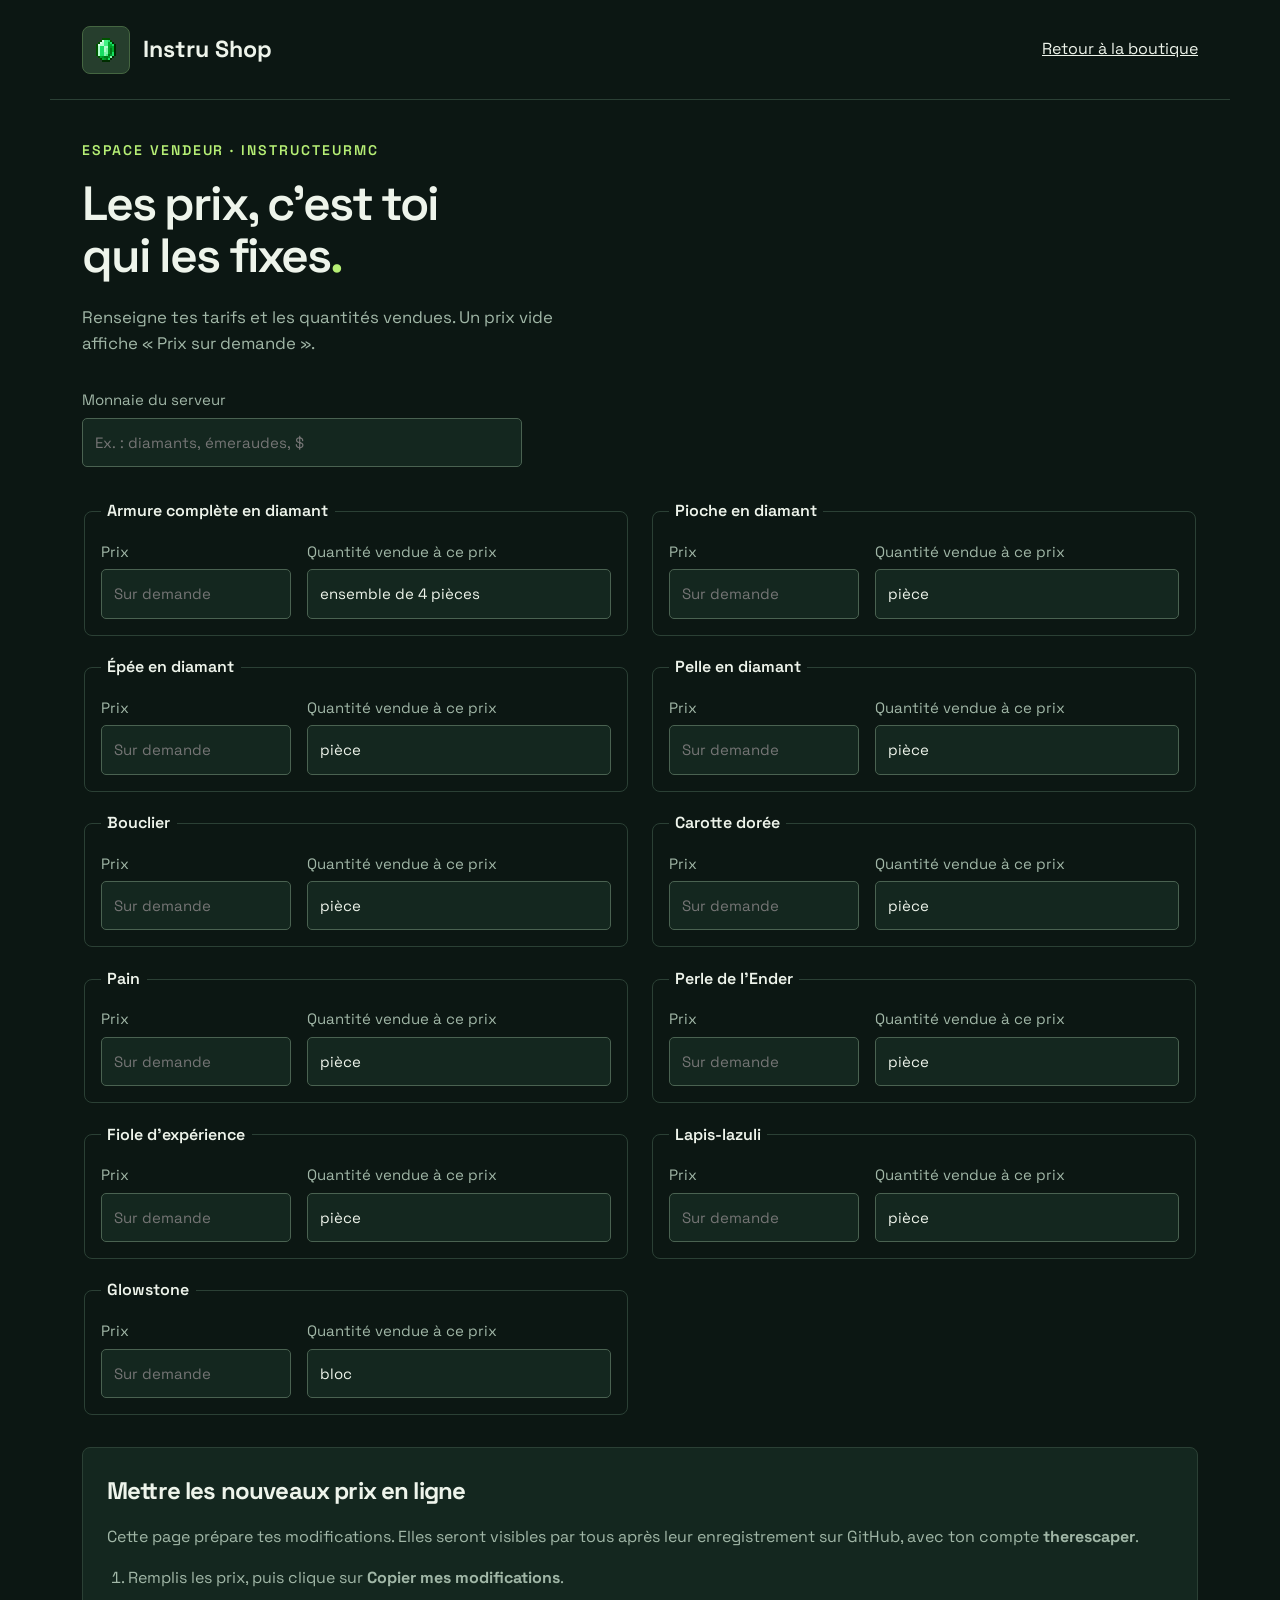
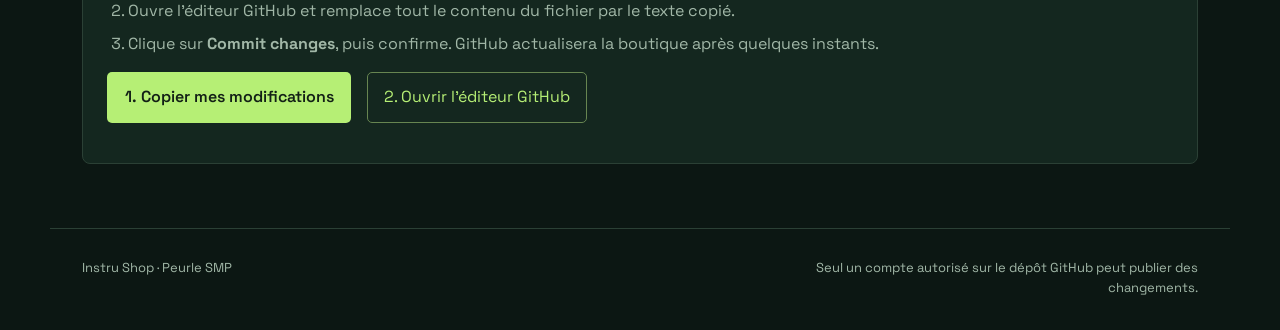
==== gestion.html @ 67f49a52 "Créer Instru Shop : catalogue, commandes Discord et gestion des prix" ====
<!doctype html>
<html lang="fr">
<head>
  <meta charset="UTF-8"><meta name="viewport" content="width=device-width, initial-scale=1">
  <meta name="robots" content="noindex"><meta name="theme-color" content="#10241e">
  <title>Gérer les prix — Instru Shop</title>
  <link rel="icon" href="[data-uri]"><link rel="stylesheet" href="./style.css">
  <script src="./images.js" defer></script><script src="./catalogue.js" defer></script><script src="./gestion.js" defer></script>
</head>
<body>
  <header class="site-header"><a class="brand" href="./"><span class="brand-icon"><img src="[data-uri]" width="32" height="32" alt=""></span>Instru Shop</a><a href="./">Retour à la boutique</a></header>
  <main class="management">
    <p class="eyebrow">ESPACE VENDEUR · INSTRUCTEURMC</p>
    <h1>Les prix, c’est toi<br>qui les fixes<span>.</span></h1>
    <p class="intro-copy">Renseigne tes tarifs et les quantités vendues. Un prix vide affiche « Prix sur demande ».</p>
    <form id="prices-form">
      <label class="currency-field">Monnaie du serveur<input id="currency" type="text" maxlength="40" placeholder="Ex. : diamants, émeraudes, $" autocomplete="off"></label>
      <div class="price-editor" id="price-editor"></div>
      <div class="publish-box">
        <h2>Mettre les nouveaux prix en ligne</h2>
        <p>Cette page prépare tes modifications. Elles seront visibles par tous après leur enregistrement sur GitHub, avec ton compte <strong>therescaper</strong>.</p>
        <ol>
          <li>Remplis les prix, puis clique sur <strong>Copier mes modifications</strong>.</li>
          <li>Ouvre l’éditeur GitHub et remplace tout le contenu du fichier par le texte copié.</li>
          <li>Clique sur <strong>Commit changes</strong>, puis confirme. GitHub actualisera la boutique après quelques instants.</li>
        </ol>
        <div class="publish-actions"><button class="primary-button" type="submit">1. Copier mes modifications</button><a class="secondary-button" href="https://github.com/therescaper/instru-shop/edit/main/catalogue.js" target="_blank" rel="noopener noreferrer">2. Ouvrir l’éditeur GitHub</a></div>
        <p id="editor-status" role="status" aria-live="polite"></p>
        <label id="export-label" hidden>Contenu à copier dans le fichier catalogue.js<textarea id="export-content" readonly spellcheck="false"></textarea></label>
      </div>
    </form>
  </main>
  <footer><span>Instru Shop · Peurle SMP</span><span>Seul un compte autorisé sur le dépôt GitHub peut publier des changements.</span></footer>
</body>
</html>
---- style.css ----
@import url('https://fonts.googleapis.com/css2?family=Space+Grotesk:wght@400;500;600;700&display=swap');
:root{color-scheme:dark;--bg:#0c1713;--panel:#14271f;--line:#2b4035;--text:#eef4eb;--muted:#a1b7a7;--accent:#b6ef75;font-family:'Space Grotesk',system-ui,sans-serif;font-size:16px}
*{box-sizing:border-box}body{margin:0;background:var(--bg);color:var(--text);line-height:1.55}a{color:inherit}button,textarea{font:inherit}button{cursor:pointer}button:disabled{cursor:default;opacity:.5}[hidden]{display:none!important}:focus-visible{outline:3px solid var(--accent);outline-offset:5px}.skip-link{position:absolute;top:-100px;left:1rem;background:var(--accent);color:var(--bg);padding:1rem;z-index:10}.skip-link:focus{top:1rem}.draft-note{background:#daeeb7;color:#22301c;text-align:center;padding:.55rem 1rem;font-size:.875rem;font-weight:500}.site-header,main,footer{max-width:1180px;margin:auto;padding-left:2rem;padding-right:2rem}.site-header{min-height:100px;display:flex;align-items:center;justify-content:space-between;border-bottom:1px solid var(--line);gap:1rem}.brand{font-weight:700;font-size:1.45rem;display:flex;align-items:center;gap:.8rem;text-decoration:none}.brand-icon{display:grid;place-items:center;width:48px;height:48px;background:#263e2d;border:1px solid #456641;border-radius:8px}.brand img,.product-image img{image-rendering:pixelated;object-fit:contain}.edition{font-size:.875rem;color:var(--muted);letter-spacing:.07em}.edition span{color:var(--accent);margin-left:.5rem}.intro{display:grid;grid-template-columns:1fr 280px;gap:3rem;align-items:center;padding:3.5rem 0}.eyebrow,.trade-label{font-size:.875rem;letter-spacing:.14em;font-weight:600;color:var(--accent);margin:0 0 1rem}h1{font-size:clamp(2.1rem,4.3vw,3.7rem);font-weight:600;line-height:1.1;letter-spacing:-.045em;margin:0}h1>span{color:var(--accent)}.intro-copy{max-width:530px;color:var(--muted);margin:1.3rem 0 0;font-size:1.05rem}.trade-note{border-left:2px solid #739748;padding:1.2rem 0 1.2rem 2rem}.trade-label{font-size:.75rem}.trade-note p{font-size:1.35rem;line-height:1.4;margin:.7rem 0}.trade-note>span:last-child{font-size:.875rem;color:var(--muted)}.section-heading{display:flex;justify-content:space-between;align-items:baseline;border-bottom:1px solid var(--line);margin-bottom:1.6rem;padding-bottom:1rem;gap:1rem}h2{font-size:1.5rem;letter-spacing:-.035em;margin:0}.section-heading>span{font-size:.875rem;color:var(--muted)}.product-grid{display:grid;grid-template-columns:repeat(3,minmax(0,1fr));gap:1.25rem}.product-card{border:1px solid var(--line);background:var(--panel);border-radius:10px;overflow:hidden}.product-image{height:148px;display:grid;place-items:center;background:radial-gradient(ellipse at center,#294634 0%,#172b21 67%);border-bottom:1px solid var(--line)}.product-image img{filter:drop-shadow(0 10px 0 #0003);transition:transform .2s}.product-card:hover .product-image img{transform:translateY(-4px)}.product-content{padding:1.3rem}.category{font-size:.75rem;letter-spacing:.1em;text-transform:uppercase;color:var(--accent);margin:0 0 .5rem}h3{font-size:1.25rem;line-height:1.3;margin:0;font-weight:600;letter-spacing:-.025em}.product-description{font-size:.9375rem;color:var(--muted);margin:.65rem 0 1.25rem;min-height:3em}.product-cost{display:flex;flex-wrap:wrap;align-items:baseline;gap:.4rem;border-top:1px solid var(--line);padding-top:1rem}.product-cost strong{font-weight:500}.product-cost span{font-size:.875rem;color:var(--muted)}.add-button{width:100%;margin-top:1.1rem;background:transparent;color:var(--accent);border:1px solid #537343;border-radius:5px;padding:.65rem}.add-button:hover{background:#29412d}.order-panel{margin:2rem 0;border:1px solid #557643;border-radius:10px;padding:2rem;background:#172a20}.order-panel .eyebrow{margin-bottom:.35rem}#order-items{list-style:none;padding:0}.order-row{display:flex;align-items:center;justify-content:space-between;gap:1rem;border-bottom:1px solid var(--line);padding:.75rem 0}.remove-button{background:transparent;border:0;color:var(--muted);text-decoration:underline;padding:.5rem}.order-total{font-size:1.2rem;font-weight:600;margin:1rem 0}.primary-button{background:var(--accent);color:#132016;border:0;border-radius:5px;padding:.8rem 1.1rem;font-weight:600}.order-help,#copy-status{font-size:.9375rem;color:var(--muted)}#copy-status{color:var(--accent)}textarea{width:100%;min-height:130px;background:var(--bg);color:var(--text);padding:1rem;border:1px solid var(--line);border-radius:5px}footer{margin-top:4rem;padding-top:1.8rem;padding-bottom:2rem;border-top:1px solid var(--line);display:flex;justify-content:space-between;gap:1.5rem;font-size:.8125rem;color:var(--muted)}footer span:last-child{max-width:400px;text-align:right}
@media(max-width:850px){.product-grid{grid-template-columns:repeat(2,minmax(0,1fr))}.intro{grid-template-columns:1fr;gap:1.5rem;padding:2.5rem 0}.trade-note{padding:.2rem 0 .2rem 1rem}.trade-note p{font-size:1.1rem;display:inline;margin:0 .5rem 0 0}.trade-note p br{display:none}.trade-label{display:none}}
@media(max-width:520px){.site-header,main,footer{padding-left:1.2rem;padding-right:1.2rem}.site-header{min-height:85px;flex-wrap:wrap;padding-top:1rem;padding-bottom:1rem}.brand{font-size:1.2rem}.brand-icon{width:38px;height:38px}.edition{font-size:.75rem}.product-grid{grid-template-columns:1fr}.product-card{display:grid;grid-template-columns:100px minmax(0,1fr)}.product-image{height:100%;border-bottom:0;border-right:1px solid var(--line)}.product-image img{width:64px;height:64px}.product-content{padding:1rem}.product-description{min-height:0;margin:.5rem 0 .8rem}.product-cost{padding-top:.7rem}.product-cost strong{font-size:.9375rem}h3{font-size:1.1rem}footer{flex-direction:column;gap:.7rem;margin-top:2.5rem}footer span:last-child{text-align:left}.order-panel{padding:1.2rem}.order-row{align-items:flex-start}.intro-copy{font-size:1rem}}
@media(prefers-reduced-motion:reduce){*{transition:none!important;scroll-behavior:auto!important}}
.armor-images{grid-template-columns:repeat(4,1fr);gap:.5rem;padding:1rem}.armor-images img{width:48px;height:48px}.contact-button{display:block;background:none;color:var(--accent);border:0;padding:.7rem 0 0;text-decoration:underline;text-underline-offset:4px;text-align:left;font-size:.875rem}.trade-note #discord-status{display:block;margin-top:.6rem;font-size:.875rem}.management{padding-top:2.5rem}.management h1{font-size:clamp(2rem,4vw,3rem)}.management form{margin-top:2rem}.currency-field{display:block;max-width:440px;margin-bottom:2rem}.management label{font-size:.9375rem;color:var(--muted)}.management input{display:block;width:100%;font:inherit;color:var(--text);background:#14271f;border:1px solid #4a6251;border-radius:5px;padding:.75rem;margin-top:.4rem;min-width:0}.price-editor{display:grid;grid-template-columns:1fr 1fr;gap:1.2rem}.price-editor fieldset{display:grid;grid-template-columns:1fr 1.6fr;gap:1rem;border:1px solid var(--line);border-radius:8px;padding:1rem;min-width:0}.price-editor legend{font-weight:600;padding:0 .4rem;max-width:100%}.publish-box{margin-top:2rem;background:var(--panel);border:1px solid var(--line);border-radius:8px;padding:1.5rem}.publish-box p,.publish-box li{color:var(--muted)}.publish-box ol{padding-left:1.3rem}.publish-box li{margin:.5rem 0}.publish-actions{display:flex;gap:1rem;flex-wrap:wrap}.secondary-button{display:inline-block;border:1px solid #678551;padding:.75rem 1rem;border-radius:5px;color:var(--accent);text-decoration:none}.publish-box textarea{margin-top:.7rem;min-height:220px;font-family:monospace;font-size:.875rem}#editor-status{color:var(--accent)}@media(max-width:700px){.price-editor{grid-template-columns:1fr}}@media(max-width:520px){.armor-images{grid-template-columns:1fr 1fr;gap:.35rem;padding:.7rem}.armor-images img{width:32px;height:32px}.publish-actions>*{width:100%;text-align:center}.price-editor fieldset{grid-template-columns:1fr}.publish-box{padding:1rem}}
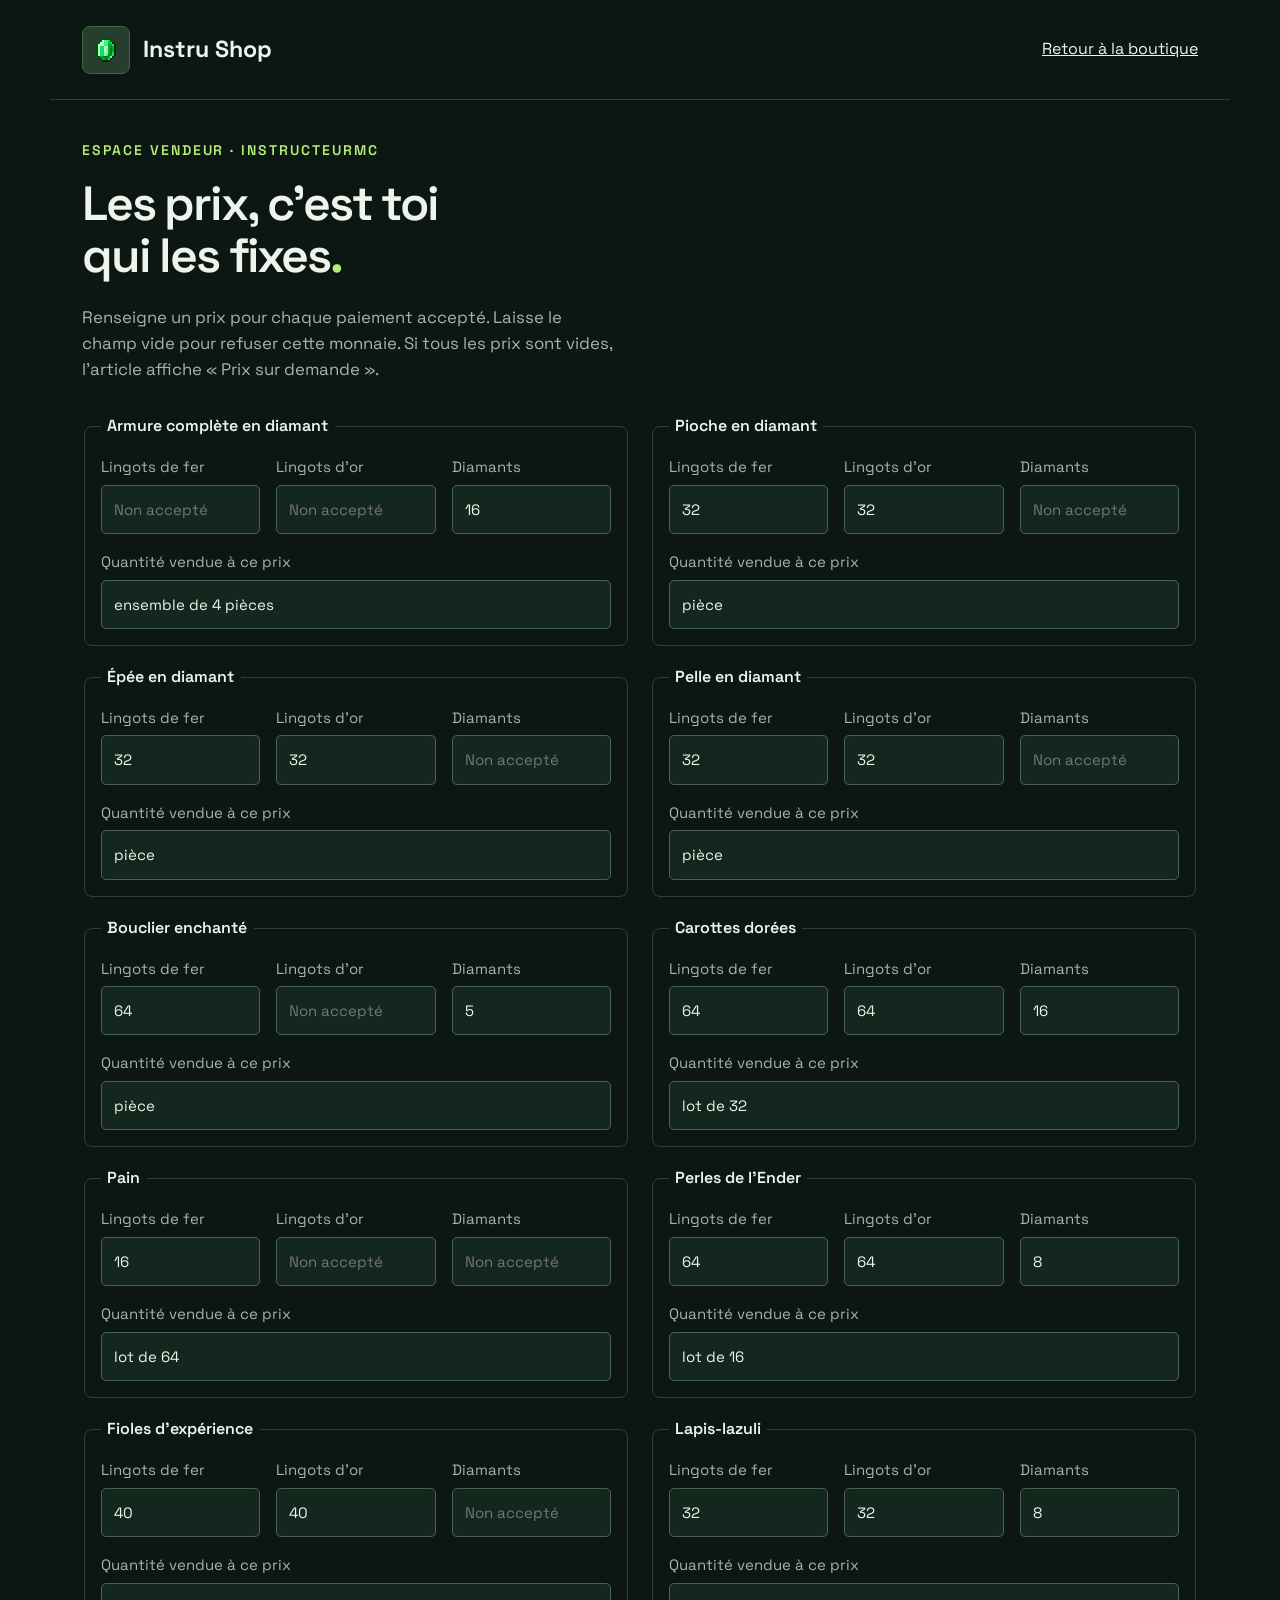
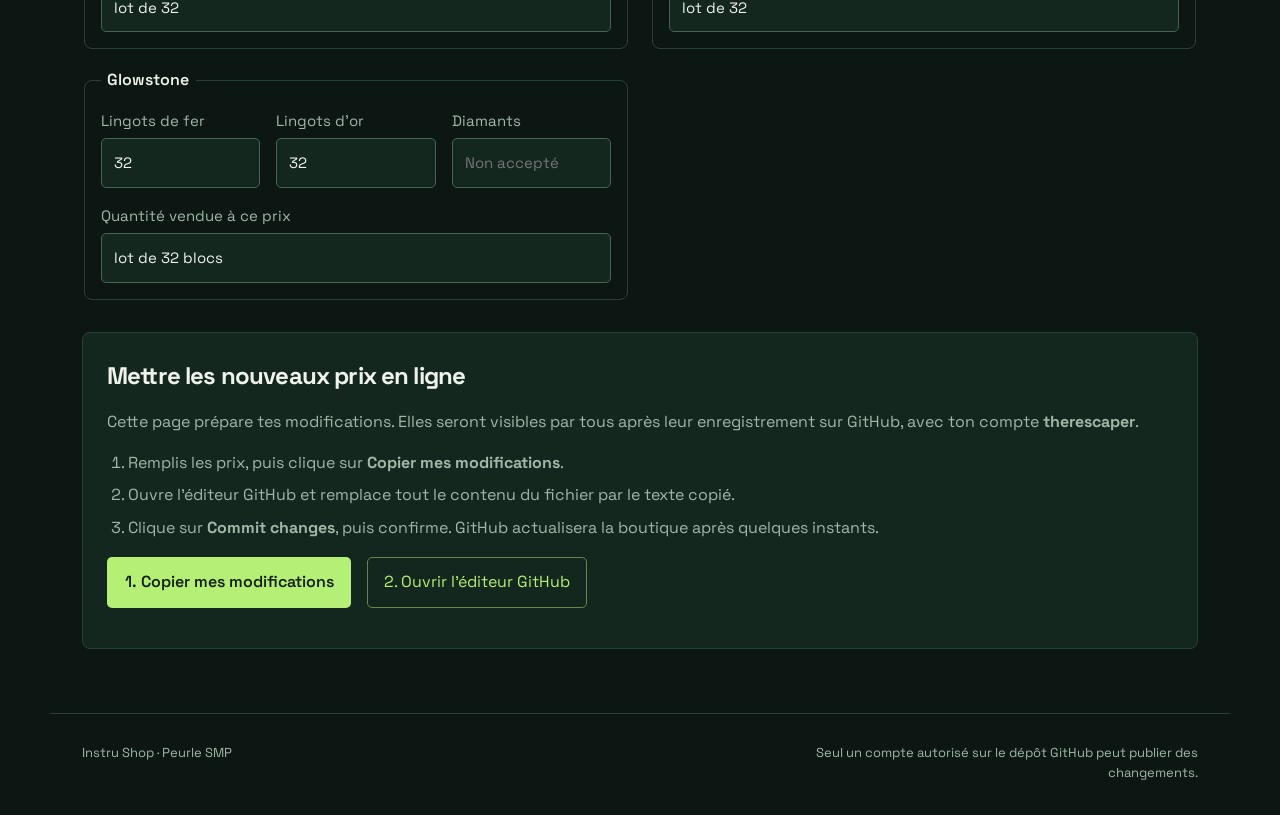
==== commit b2982727: "Ajouter les tarifs et lots, avec choix du paiement en fer, or ou diamants" ====
--- a/gestion.html
+++ b/gestion.html
@@ -4,17 +4,16 @@
   <meta charset="UTF-8"><meta name="viewport" content="width=device-width, initial-scale=1">
   <meta name="robots" content="noindex"><meta name="theme-color" content="#10241e">
   <title>Gérer les prix — Instru Shop</title>
-  <link rel="icon" href="[data-uri]"><link rel="stylesheet" href="./style.css">
-  <script src="./images.js" defer></script><script src="./catalogue.js" defer></script><script src="./gestion.js" defer></script>
+  <link rel="icon" href="[data-uri]"><link rel="stylesheet" href="./style.css?v=2">
+  <script src="./images.js" defer></script><script src="./catalogue.js?v=2" defer></script><script src="./gestion.js?v=2" defer></script>
 </head>
 <body>
   <header class="site-header"><a class="brand" href="./"><span class="brand-icon"><img src="[data-uri]" width="32" height="32" alt=""></span>Instru Shop</a><a href="./">Retour à la boutique</a></header>
   <main class="management">
     <p class="eyebrow">ESPACE VENDEUR · INSTRUCTEURMC</p>
     <h1>Les prix, c’est toi<br>qui les fixes<span>.</span></h1>
-    <p class="intro-copy">Renseigne tes tarifs et les quantités vendues. Un prix vide affiche « Prix sur demande ».</p>
+    <p class="intro-copy">Renseigne un prix pour chaque paiement accepté. Laisse le champ vide pour refuser cette monnaie. Si tous les prix sont vides, l’article affiche « Prix sur demande ».</p>
     <form id="prices-form">
-      <label class="currency-field">Monnaie du serveur<input id="currency" type="text" maxlength="40" placeholder="Ex. : diamants, émeraudes, $" autocomplete="off"></label>
       <div class="price-editor" id="price-editor"></div>
       <div class="publish-box">
         <h2>Mettre les nouveaux prix en ligne</h2>
--- a/style.css
+++ b/style.css
@@ -5,3 +5,4 @@
 @media(max-width:520px){.site-header,main,footer{padding-left:1.2rem;padding-right:1.2rem}.site-header{min-height:85px;flex-wrap:wrap;padding-top:1rem;padding-bottom:1rem}.brand{font-size:1.2rem}.brand-icon{width:38px;height:38px}.edition{font-size:.75rem}.product-grid{grid-template-columns:1fr}.product-card{display:grid;grid-template-columns:100px minmax(0,1fr)}.product-image{height:100%;border-bottom:0;border-right:1px solid var(--line)}.product-image img{width:64px;height:64px}.product-content{padding:1rem}.product-description{min-height:0;margin:.5rem 0 .8rem}.product-cost{padding-top:.7rem}.product-cost strong{font-size:.9375rem}h3{font-size:1.1rem}footer{flex-direction:column;gap:.7rem;margin-top:2.5rem}footer span:last-child{text-align:left}.order-panel{padding:1.2rem}.order-row{align-items:flex-start}.intro-copy{font-size:1rem}}
 @media(prefers-reduced-motion:reduce){*{transition:none!important;scroll-behavior:auto!important}}
 .armor-images{grid-template-columns:repeat(4,1fr);gap:.5rem;padding:1rem}.armor-images img{width:48px;height:48px}.contact-button{display:block;background:none;color:var(--accent);border:0;padding:.7rem 0 0;text-decoration:underline;text-underline-offset:4px;text-align:left;font-size:.875rem}.trade-note #discord-status{display:block;margin-top:.6rem;font-size:.875rem}.management{padding-top:2.5rem}.management h1{font-size:clamp(2rem,4vw,3rem)}.management form{margin-top:2rem}.currency-field{display:block;max-width:440px;margin-bottom:2rem}.management label{font-size:.9375rem;color:var(--muted)}.management input{display:block;width:100%;font:inherit;color:var(--text);background:#14271f;border:1px solid #4a6251;border-radius:5px;padding:.75rem;margin-top:.4rem;min-width:0}.price-editor{display:grid;grid-template-columns:1fr 1fr;gap:1.2rem}.price-editor fieldset{display:grid;grid-template-columns:1fr 1.6fr;gap:1rem;border:1px solid var(--line);border-radius:8px;padding:1rem;min-width:0}.price-editor legend{font-weight:600;padding:0 .4rem;max-width:100%}.publish-box{margin-top:2rem;background:var(--panel);border:1px solid var(--line);border-radius:8px;padding:1.5rem}.publish-box p,.publish-box li{color:var(--muted)}.publish-box ol{padding-left:1.3rem}.publish-box li{margin:.5rem 0}.publish-actions{display:flex;gap:1rem;flex-wrap:wrap}.secondary-button{display:inline-block;border:1px solid #678551;padding:.75rem 1rem;border-radius:5px;color:var(--accent);text-decoration:none}.publish-box textarea{margin-top:.7rem;min-height:220px;font-family:monospace;font-size:.875rem}#editor-status{color:var(--accent)}@media(max-width:700px){.price-editor{grid-template-columns:1fr}}@media(max-width:520px){.armor-images{grid-template-columns:1fr 1fr;gap:.35rem;padding:.7rem}.armor-images img{width:32px;height:32px}.publish-actions>*{width:100%;text-align:center}.price-editor fieldset{grid-template-columns:1fr}.publish-box{padding:1rem}}
+.product-cost{flex-direction:column;gap:.35rem}.product-cost strong{line-height:1.6}.order-summary{min-width:0;flex:1}.order-summary>span,.order-summary>small{display:block}.order-summary>small{color:var(--muted);margin-top:.25rem}.payment-choice{display:block;margin-top:.6rem;color:var(--muted);font-size:.875rem}.payment-choice select{display:block;margin-top:.3rem;max-width:100%;font:inherit;padding:.55rem .75rem;color:var(--text);background:#14271f;border:1px solid #678551;border-radius:5px}.price-editor fieldset{grid-template-columns:repeat(3,minmax(0,1fr))}.price-editor .unit-label{grid-column:1/-1}@media(max-width:520px){.price-editor fieldset{grid-template-columns:1fr}.product-cost strong{font-size:.875rem}}
